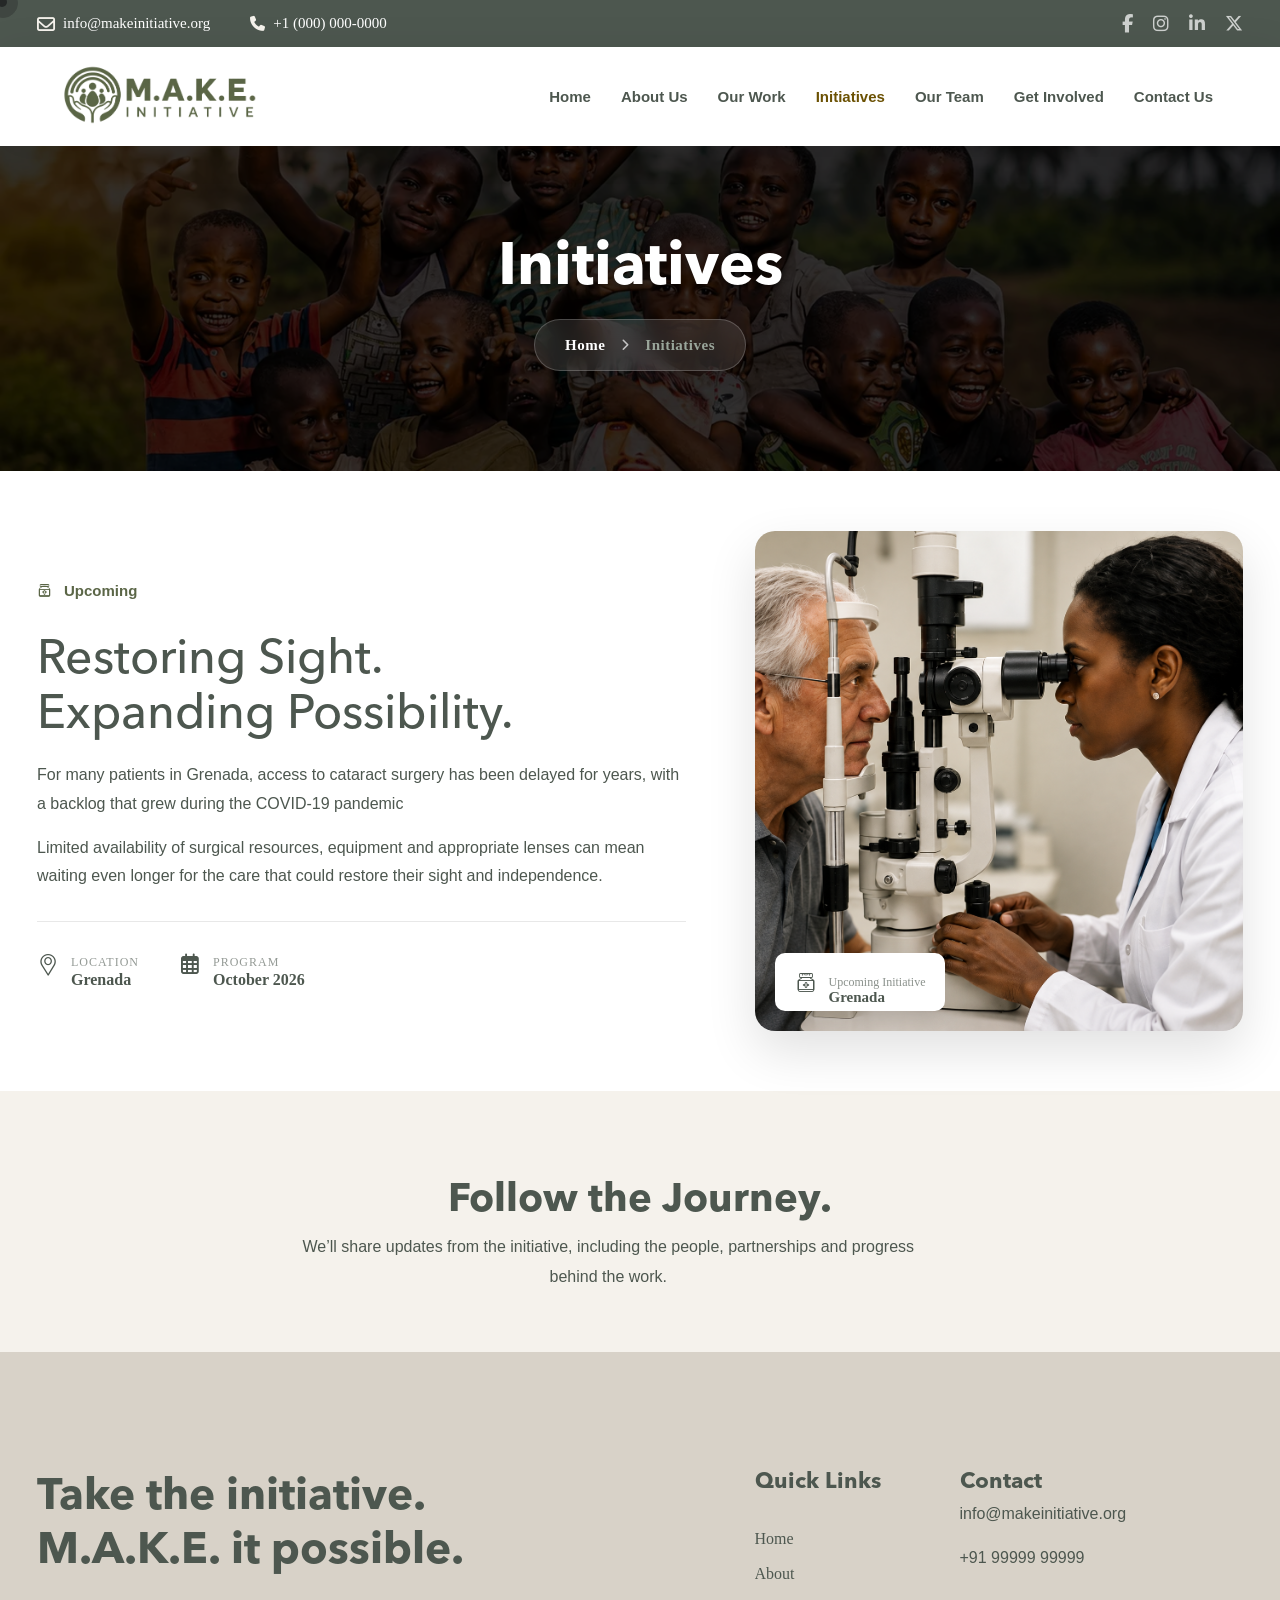
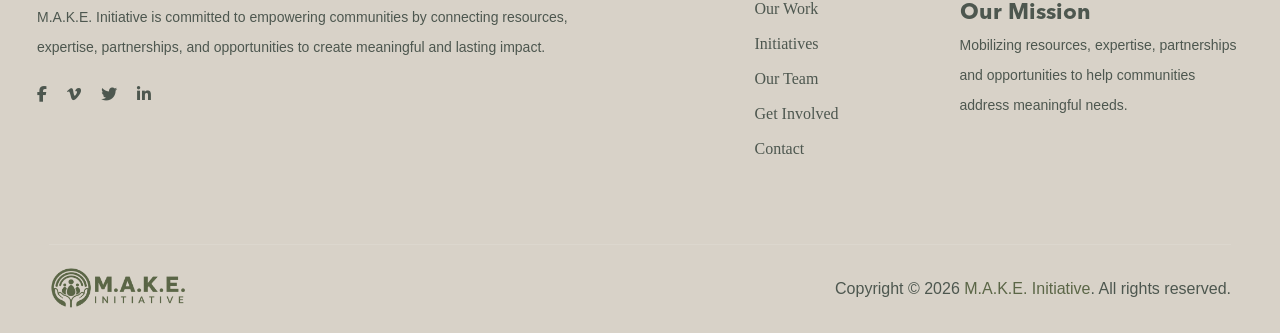
==== initiatives.html @ 319177ca "page correction" ====
<!DOCTYPE html>
<html lang="en">

<head>
    <!-- required meta -->
    <meta charset="UTF-8">
    <meta http-equiv="X-UA-Compatible" content="IE=edge">
    <meta name="viewport" content="width=device-width, initial-scale=1.0, maximum-scale=1.0, user-scalable=no">
    <!-- #favicon -->
    <link rel="shortcut icon" href="assets/images/favicon.ico" type="image/x-icon">
    <link rel="icon" href="assets/images/favicon.ico" type="image/x-icon">
    <!-- #title -->
    <title>M.A.K.E. Initiative | Mobilizing Access, Knowledge & Expertise</title>

    <!-- #keywords -->
    <meta name="keywords"
        content="M.A.K.E. Initiative, nonprofit, healthcare, community support, humanitarian initiatives, cataract mission, charitable organization, community development">

    <!-- #description -->
    <meta name="description"
        content="M.A.K.E. Initiative mobilizes access, knowledge, expertise and resources to create meaningful impact in underserved communities through healthcare, education, partnerships and community initiatives.">
    <!-- google fonts -->
    <link rel="preconnect" href="https://fonts.googleapis.com">
    <link rel="preconnect" href="https://fonts.gstatic.com" crossorigin>
    <link
        href="https://fonts.googleapis.com/css2?family=Caveat:wght@400..700&family=Nunito+Sans:ital,opsz,wght@0,6..12,200..1000;1,6..12,200..1000&family=Nunito:ital,wght@0,200..1000;1,200..1000&family=Outfit:wght@100..900&display=swap"
        rel="stylesheet">
    <!-- main css -->
    <link rel="stylesheet" href="assets/css/main.css">
    <!-- responsive css -->
    <link rel="stylesheet" href="assets/css/responsive.css">
    <!-- color themes -->
    <link rel="stylesheet" href="assets/css/default-theme.css" id="switch-color">
    <!-- want sticky header -->
    <link rel="stylesheet" href="assets/css/sticky-header.css">
    <!-- box layout css -->
    <link rel="stylesheet" href="assets/css/box-layout.css">
    <!-- dark mode css -->
    <link rel="stylesheet" href="assets/css/dark-mode.css">
    <!-- rtl css -->
    <link rel="stylesheet" href="assets/css/rtl.css">
</head>

<body>
    <!--[if lt IE 9]>
      <p class="browserupgrade">
         You are using an <strong>outdated</strong> browser. Please
         <a href="https://browsehappy.com/">upgrade your browser</a> to improve
         your experience and security.
      </p>
      <![endif]-->
    <div class="page-wrapper">
        <!-- ==== preloader start ==== -->
        <div class="preloader">
            <img src="assets/images/logo-icon.png" alt="">
            <p>MAKE INITIATIVE</p>
        </div>
        <!-- ==== / preloader end ==== -->
        <!-- ==== topbar start ==== -->
        <div class="topbar d-none d-lg-block">
            <div class="container">
                <div class="row align-items-center">

                    <div class="col-12 col-lg-6">
                        <div class="topbar__list-wrapper">
                            <ul class="topbar__list">
                                <li>
                                    <a href="mailto:info@makeinitiative.org">
                                        <i class="fa-regular fa-envelope"></i>
                                        info@makeinitiative.org
                                    </a>
                                </li>

                                <li>
                                    <a href="tel:+10000000000">
                                        <i class="fa-solid fa-phone"></i>
                                        +1 (000) 000-0000
                                    </a>
                                </li>
                            </ul>
                        </div>
                    </div>

                    <div class="col-12 col-lg-6">
                        <div class="topbar__items justify-content-end">
                            <div class="social">

                                <a href="#" target="_blank" aria-label="Share us on Facebook" title="Facebook">
                                    <i class="fa-brands fa-facebook-f"></i>
                                </a>

                                <a href="#" target="_blank" aria-label="Share us on Instagram" title="Instagram">
                                    <i class="fa-brands fa-instagram"></i>
                                </a>

                                <a href="#" target="_blank" aria-label="Share us on LinkedIn" title="LinkedIn">
                                    <i class="fa-brands fa-linkedin-in"></i>
                                </a>

                                <a href="#" target="_blank" aria-label="Share us on X" title="X">
                                    <i class="fa-brands fa-x-twitter"></i>
                                </a>

                            </div>
                        </div>
                    </div>
                </div>
            </div>
        </div>
        <!-- ==== / topbar end ==== -->
        <!-- ==== header start ==== -->
        <header class="header header-primary">
            <div class="container">
                <div class="row">
                    <div class="col-12">
                        <div class="main-header__menu-box">
                            <nav class="navbar p-0">
                                <div class="navbar-logo">
                                    <a href="index.html">
                                        <img src="assets/images/logo.webp" alt="Image">
                                    </a>
                                </div>
                                <div class="navbar__menu d-none d-xl-block">
                                    <ul class="navbar__list">
                                        <li class="navbar__item nav-fade">
                                            <a href="index.html">Home</a>
                                        </li>
                                        <li class="navbar__item nav-fade">
                                            <a href="about-us.html">About Us</a>
                                        </li>
                                        <li class="navbar__item nav-fade">
                                            <a href="our-work.html">Our Work</a>
                                        </li>
                                        <li class="navbar__item nav-fade">
                                            <a href="initiatives.html">Initiatives</a>
                                        </li>
                                        <li class="navbar__item nav-fade">
                                            <a href="our-team.html">Our Team</a>
                                        </li>
                                        <li class="navbar__item nav-fade">
                                            <a href="get-involved.html">Get Involved</a>
                                        </li>
                                        <li class="navbar__item nav-fade">
                                            <a href="contact-us.html">Contact Us</a>
                                        </li>
                                    </ul>
                                </div>
                                <div class="navbar__options">
                                    <!-- <div class="navbar__mobile-options ">
                                        <a href="#" class="btn--primary d-none d-md-flex">Donate Now <i class="icon-circle-arrow"></i></a>
                                    </div> -->
                                    <button class="open-offcanvas-nav d-flex d-xl-none" aria-label="toggle mobile menu"
                                        title="open offcanvas menu">
                                        <span class="icon-bar top-bar"></span>
                                        <span class="icon-bar middle-bar"></span>
                                        <span class="icon-bar bottom-bar"></span>
                                    </button>
                                </div>
                            </nav>
                        </div>
                    </div>
                </div>
            </div>
        </header>
        <!-- ==== / header end ==== -->
        <!-- ==== mobile menu start ==== -->
        <div class="mobile-menu d-block d-xl-none">
            <nav class="mobile-menu__wrapper">
                <div class="mobile-menu__header nav-fade">
                    <div class="logo">
                        <a href="index.html" aria-label="home page" title="logo">
                            <img src="assets/images/logo.webp" alt="Image">
                        </a>
                    </div>
                    <button aria-label="close mobile menu" class="close-mobile-menu">
                        <i class="fa-solid fa-xmark"></i>
                    </button>
                </div>
                <div class="mobile-menu__list"></div>
                <div class="mobile-menu__contact nav-fade">
                    <div class="contact-info">
                        <i class="fa-solid fa-phone"></i>
                        <a href="tel:+10000000000">+1 (000) 000-0000</a>
                    </div>
                    <div class="contact-info">
                        <i class="fa-regular fa-envelope"></i>
                        <a href="mailto:info@makeinitiative.org">info@makeinitiative.org</a>
                    </div>
                </div>
                <!-- <div class="mobile-menu__cta nav-fade d-block d-md-none">
                    <a href="#" class="btn--primary btn--primary-alt">Donate Now <i class="icon-circle-arrow"></i></a>
                </div> -->
                <div class="mobile-menu__social social nav-fade">
                    <a href="https://www.facebook.com/" target="_blank" aria-label="share us on facebook"
                        title="facebook">
                        <i class="fa-brands fa-facebook-f"></i>
                    </a>
                    <a href="https://vimeo.com/" target="_blank" aria-label="share us on vimeo" title="vimeo">
                        <i class="fa-brands fa-vimeo-v"></i>
                    </a>
                    <a href="https://x.com/" target="_blank" aria-label="share us on twitter" title="twitter">
                        <i class="fa-brands fa-twitter"></i>
                    </a>
                    <a href="https://www.linkedin.com/" target="_blank" aria-label="share us on linkedin"
                        title="linkedin">
                        <i class="fa-brands fa-linkedin-in"></i>
                    </a>
                </div>
            </nav>
        </div>
        <div class="mobile-menu__backdrop"></div>
        <!-- ==== / mobile menu end ==== -->

        <!-- ==== banner start ==== -->
        <section class="banner position-relative"
            style="padding-top: 150px; padding-bottom: 100px; background-image: url('assets/images/banner/banner-one-bg.webp'); background-size: cover; background-position: center; background-attachment: fixed;">
            <div class="overlay"
                style="position: absolute; top: 0; left: 0; width: 100%; height: 100%; background: rgba(0, 0, 0, 0.6); z-index: 1;">
            </div>
            <div class="container" style="position: relative; z-index: 2;">
                <div class="row justify-content-center">
                    <div class="col-12 text-center">
                        <div class="page-banner__content" style="text-align: center; position: relative; z-index: 2;">
                            <h1
                                style="color: #fff; text-shadow: 0 2px 4px rgba(0,0,0,0.3); font-weight: 700; margin-bottom: 0;">
                                Initiatives</h1>

                            <!-- Breadcrumb -->
                            <div class="breadcrumb-wrapper d-inline-flex align-items-center justify-content-center mt-4"
                                style="background: rgba(255, 255, 255, 0.1); backdrop-filter: blur(10px); -webkit-backdrop-filter: blur(10px); padding: 10px 30px; border-radius: 50px; border: 1px solid rgba(255,255,255,0.2); box-shadow: 0 8px 32px rgba(0,0,0,0.1);">
                                <a href="index.html"
                                    style="color: #fff; text-decoration: none; font-weight: 600; font-size: 15px; letter-spacing: 0.5px; transition: color 0.3s ease;"
                                    onmouseover="this.style.color='var(--primary-color, #e74c3c)'"
                                    onmouseout="this.style.color='#fff'">Home</a>
                                <span class="mx-3 text-white" style="font-size: 12px; opacity: 0.7;"><i
                                        class="fa-solid fa-chevron-right"></i></span>
                                <span
                                    style="color: var(--primary-color, #e74c3c); font-weight: 600; font-size: 15px; letter-spacing: 0.5px;">Initiatives</span>
                            </div>
                        </div>
                    </div>
                </div>
            </div>
        </section>
        <!-- ==== / banner end ==== -->

        <!-- ==== featured initiative intro start ==== -->
        <section class="initiative-intro">
            <div class="container">
                <div class="row align-items-center">
                    <!-- Content -->
                    <div class="col-12 col-lg-7">
                        <div class="initiative-intro__content" data-aos="fade-right" data-aos-duration="1000">
                            <span class="sub-title">
                                <i class="icon-health"></i>
                                Upcoming
                            </span>
                            <h2>
                                Restoring Sight.
                                <span>Expanding Possibility.</span>
                            </h2>
                            <p>
                                For many patients in Grenada, access to cataract surgery has been delayed for years,
                                with a backlog that grew during the COVID-19 pandemic
                            </p>
                            <p>
                                Limited availability of surgical resources, equipment and appropriate lenses can mean
                                waiting even longer for the care that could restore their sight and independence.
                            </p>
                            <div class="initiative-intro__meta">
                                <div class="initiative-meta-item">
                                    <i class="icon-location"></i>
                                    <div>
                                        <span>Location</span>
                                        <strong>Grenada</strong>
                                    </div>
                                </div>

                                <div class="initiative-meta-item">
                                    <i class="icon-calendar"></i>
                                    <div>
                                        <span>Program</span>
                                        <strong>October 2026</strong>
                                    </div>
                                </div>
                            </div>
                        </div>
                    </div>
                    <!-- Image -->
                    <div class="col-12 col-lg-5">
                        <div class="initiative-intro__thumb" data-aos="fade-left" data-aos-duration="1000">
                            <img src="assets/images/cause/grenada-cataract-mission.png" alt="Grenada Cataract Mission">
                            <div class="initiative-intro__badge">
                                <i class="icon-health"></i>
                                <div>
                                    <span>Upcoming Initiative</span>
                                    <strong>Grenada</strong>
                                </div>
                            </div>
                        </div>
                    </div>
                </div>
            </div>
        </section>
        <!-- ==== / featured initiative intro end ==== -->

        <!-- ==== follow the journey section start ==== -->
        <section class="follow-journey">
            <div class="container">
                <div class="row justify-content-center">
                    <div class="col-12 col-md-9 col-xl-7">
                        <div class="section__content text-center" data-aos="fade-up" data-aos-duration="1000">
                            <h2>
                                Follow the <span>Journey.</span>
                            </h2>
                            <p>
                                We’ll share updates from the initiative, including the
                                people, partnerships and progress behind the work.
                            </p>
                        </div>
                    </div>
                </div>
            </div>
        </section>
        <!-- ==== / follow the journey section end ==== -->

        <!-- ==== footer start ==== -->
        <footer class="footer">
            <div class="footer__inner">
                <div class="container">
                    <!-- Footer Intro -->
                    <div class="row">
                        <div class="col-12">

                        </div>
                    </div>

                    <!-- Footer Main -->
                    <div class="row gutter-60">
                        <!-- Quick Links -->
                        <div class="col-12 col-md-6 col-xl-6">
                            <div class="footer__list">
                                <!-- Mission -->
                                <div class="footer__list-group">
                                    <div class="footer__intro">
                                        <div class="row align-items-center justify-content-center gutter-30">
                                            <div class="col-12">
                                                <div class="footer__content">
                                                    <h3 class="">
                                                        Take the initiative.
                                                        <span>M.A.K.E. it possible.</span>
                                                    </h3>
                                                </div>
                                            </div>
                                        </div>
                                    </div>
                                    <div class="content">
                                        <p>
                                            M.A.K.E. Initiative is committed to empowering communities by connecting
                                            resources, expertise, partnerships, and opportunities to create meaningful
                                            and lasting impact.
                                        </p>
                                        <div class="social mt-4">
                                            <a href="https://www.facebook.com/" target="_blank"
                                                aria-label="share us on facebook" title="facebook">
                                                <i class="fa-brands fa-facebook-f"></i>
                                            </a>
                                            <a href="https://vimeo.com/" target="_blank" aria-label="share us on vimeo"
                                                title="vimeo">
                                                <i class="fa-brands fa-vimeo-v"></i>
                                            </a>
                                            <a href="https://x.com/" target="_blank" aria-label="share us on twitter"
                                                title="twitter">
                                                <i class="fa-brands fa-twitter"></i>
                                            </a>
                                            <a href="https://www.linkedin.com/" target="_blank"
                                                aria-label="share us on linkedin" title="linkedin">
                                                <i class="fa-brands fa-linkedin-in"></i>
                                            </a>
                                        </div>
                                    </div>
                                </div>
                            </div>
                        </div>

                        <div class="col-12 col-md-6 col-xl-2 offset-xl-1">
                            <div class="footer__list">
                                <div class="footer__list-intro">
                                    <h5 class="">
                                        Quick Links
                                    </h5>
                                </div>
                                <div class="footer__list-items">
                                    <ul>
                                        <li>
                                            <a href="index.html">
                                                <i class="fa-solid fa-angles-right"></i>
                                                Home
                                            </a>
                                        </li>
                                        <li>
                                            <a href="about-us.html">
                                                <i class="fa-solid fa-angles-right"></i>
                                                About
                                            </a>
                                        </li>
                                        <li>
                                            <a href="our-work.html">
                                                <i class="fa-solid fa-angles-right"></i>
                                                Our Work
                                            </a>
                                        </li>
                                        <li>
                                            <a href="initiatives.html">
                                                <i class="fa-solid fa-angles-right"></i>
                                                Initiatives
                                            </a>
                                        </li>
                                        <li>
                                            <a href="our-team.html">
                                                <i class="fa-solid fa-angles-right"></i>
                                                Our Team
                                            </a>
                                        </li>
                                        <li>
                                            <a href="get-involved.html">
                                                <i class="fa-solid fa-angles-right"></i>
                                                Get Involved
                                            </a>
                                        </li>
                                        <li>
                                            <a href="contact-us.html">
                                                <i class="fa-solid fa-angles-right"></i>
                                                Contact
                                            </a>
                                        </li>
                                    </ul>
                                </div>
                            </div>
                        </div>

                        <!-- Contact -->
                        <div class="col-12 col-md-6 col-xl-3">
                            <div class="footer__list">
                                <!-- Contact -->
                                <div class="footer__list-group">
                                    <div class="footer__list-intro">
                                        <h5 class="">
                                            Contact
                                        </h5>
                                    </div>
                                    <div class="content">
                                        <p>
                                            <a href="mailto:info@makeinitiative.org">
                                                info@makeinitiative.org
                                            </a>
                                        </p>
                                        <p>
                                            <a href="tel:+1XXXXXXXXXX">
                                                +91 99999 99999
                                            </a>
                                        </p>
                                    </div>
                                </div>

                                <!-- Mission -->
                                <div class="footer__list-group">
                                    <div class="footer__list-intro">
                                        <h5 class="">
                                            Our Mission
                                        </h5>
                                    </div>
                                    <div class="content">
                                        <p>
                                            Mobilizing resources, expertise,
                                            partnerships and opportunities to
                                            help communities address meaningful
                                            needs.
                                        </p>
                                    </div>
                                </div>
                            </div>
                        </div>
                    </div>

                    <!-- Copyright -->
                    <div class="footer__copyright">
                        <div class="container">
                            <div class="row">
                                <div class="col-12">
                                    <div class="footer__copyright-inner">
                                        <div class="row align-items-center gutter-24">
                                            <!-- Logo -->
                                            <div class="col-12 col-lg-6">
                                                <div class="footer__copyright-logo text-center text-xl-start">
                                                    <a href="index.html">
                                                        <img src="assets/images/logo.webp" alt="M.A.K.E. Initiative">
                                                    </a>
                                                </div>
                                            </div>

                                            <!-- Copyright Text -->
                                            <div class="col-12 col-lg-6">
                                                <div class="footer__bottom-right text-lg-end text-center">
                                                    <p>
                                                        Copyright &copy;
                                                        <span id="copyrightYear"></span>
                                                        <a href="index.html">
                                                            M.A.K.E. Initiative
                                                        </a>.
                                                        All rights reserved.
                                                    </p>
                                                </div>
                                            </div>

                                            <!-- Legal -->
                                            <!-- <div class="col-12 col-xl-3">
                                                <div class="footer__bottom-left">
                                                    <ul
                                                        class="footer__bottom-list justify-content-center justify-content-xl-end">
                                                        <li>
                                                            <a href="terms-conditions.html">
                                                                Terms & Conditions
                                                            </a>
                                                        </li>
                                                        <li>
                                                            <a href="privacy-policy.html">
                                                                Privacy Policy
                                                            </a>
                                                        </li>
                                                    </ul>
                                                </div>
                                            </div> -->
                                        </div>
                                    </div>
                                </div>
                            </div>
                        </div>
                    </div>
                </div>
            </div>
        </footer>
        <!-- ==== / footer end ==== -->
        <!-- ==== custom cursor start ==== -->
        <div class="mouseCursor cursor-outer"></div>
        <div class="mouseCursor cursor-inner"></div>
        <!-- ==== / custom cursor end ==== -->
        <!-- ==== scroll to top start ==== -->
        <button class="progress-wrap" aria-label="scroll indicator" title="back to top">
            <span></span>
            <svg class="progress-circle svg-content" width="100%" height="100%" viewBox="-1 -1 102 102">
                <path d="M50,1 a49,49 0 0,1 0,98 a49,49 0 0,1 0,-98" />
            </svg>
        </button>
        <!-- ==== / scroll to top end ==== -->
    </div>
    <!-- ==== js dependencies start ==== -->
    <!-- jquery -->
    <script src="assets/js/jquery-3.7.1.min.js"></script>
    <!-- bootstrap five js -->
    <script src="assets/js/bootstrap.bundle.min.js"></script>
    <!-- nice select js -->
    <script src="assets/js/jquery.nice-select.min.js"></script>
    <!-- magnific popup js -->
    <script src="assets/js/jquery.magnific-popup.min.js"></script>
    <!-- swiper slider js -->
    <script src="assets/js/swiper-bundle.min.js"></script>
    <!-- viewport js -->
    <script src="assets/js/viewport.jquery.js"></script>
    <!-- odometer js -->
    <script src="assets/js/odometer.min.js"></script>
    <!-- vanilla tilt js -->
    <script src="assets/js/vanilla-tilt.min.js"></script>
    <!-- aos js -->
    <script src="assets/js/aos.js"></script>

    <!-- splittext js -->
    <script src="assets/js/SplitText.min.js"></script>
    <!-- scrollto js -->
    <script src="assets/js/ScrollToPlugin.min.js"></script>
    <!-- scrolltrigger js -->
    <script src="assets/js/ScrollTrigger.min.js"></script>
    <!-- gsap js -->
    <script src="assets/js/gsap.min.js"></script>
    <!-- ==== / js dependencies end ==== -->
    <!-- template settings js -->
    <script src="assets/js/template-settings.js"></script>
    <!-- main js -->
    <script src="assets/js/custom.js"></script>
</body>

</html>
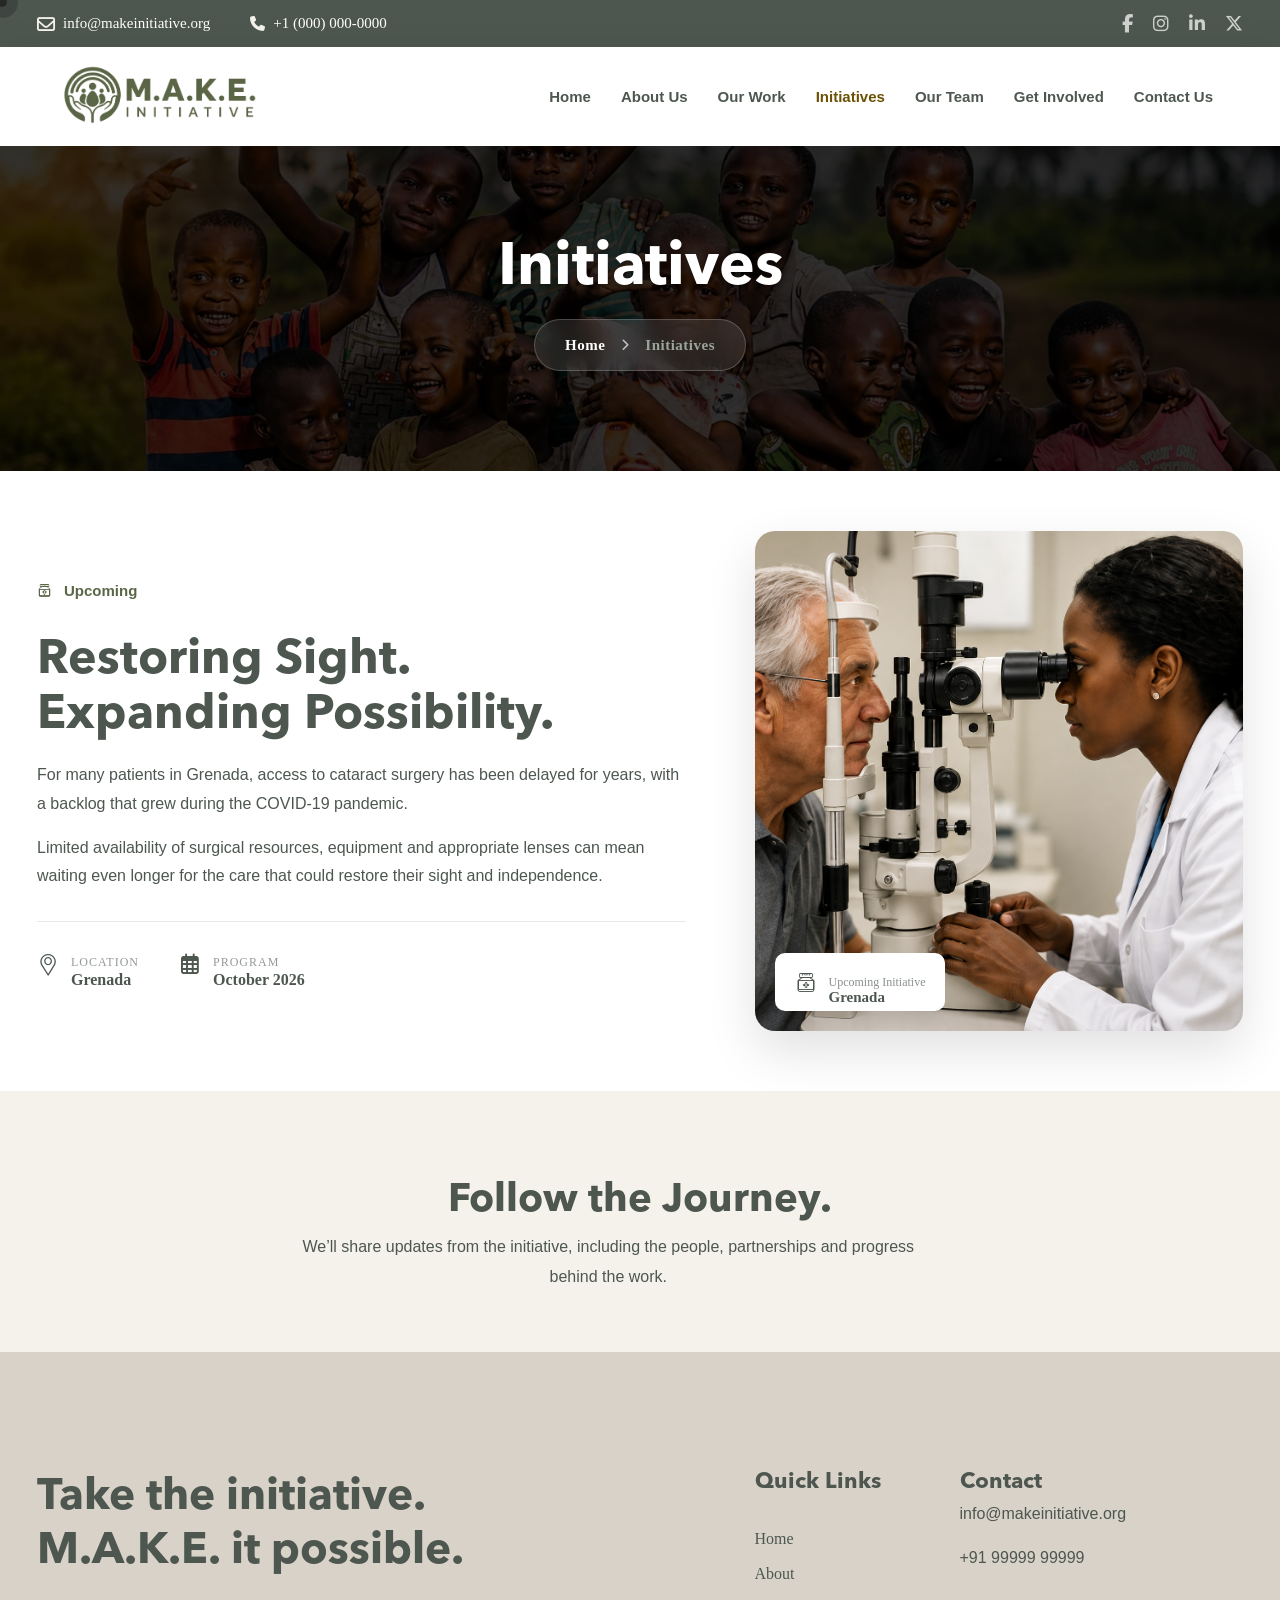
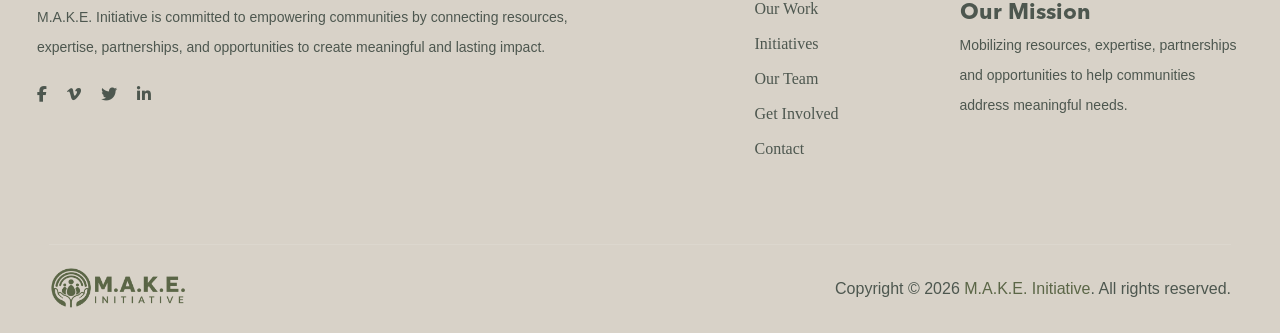
==== commit a7664a09: "page correction" ====
--- a/initiatives.html
+++ b/initiatives.html
@@ -255,13 +255,13 @@
                                 <i class="icon-health"></i>
                                 Upcoming
                             </span>
-                            <h2>
+                            <h2 class="fw-bold">
                                 Restoring Sight.
                                 <span>Expanding Possibility.</span>
                             </h2>
                             <p>
                                 For many patients in Grenada, access to cataract surgery has been delayed for years,
-                                with a backlog that grew during the COVID-19 pandemic
+                                with a backlog that grew during the COVID-19 pandemic.
                             </p>
                             <p>
                                 Limited availability of surgical resources, equipment and appropriate lenses can mean
--- a/assets/css/main.css
+++ b/assets/css/main.css
@@ -10106,8 +10106,12 @@
     transform: translateX(-20px);
     -webkit-transition: all 1000ms ease;
     transition: all 1000ms ease; */
-}
-
+    display: -webkit-box;
+    -webkit-box-orient: vertical;
+    -webkit-line-clamp: 13;
+    line-clamp: 13;
+    overflow: hidden;
+}
 .testimonial-two__slider {
     max-height: 500px;
 }
@@ -15054,6 +15058,22 @@
 }
 
 @media only screen and (max-width: 991.98px) {
+    .cause .thumb img {
+        object-position: top;
+    }
+
+    .testimonial-two .testimonial-two__single-content h5 {
+        display: -webkit-box;
+        -webkit-box-orient: vertical;
+        -webkit-line-clamp: 7;
+        line-clamp: 7;
+        overflow: hidden;
+    }
+
+    .testimonial-two .testimonial-two__content {
+        padding: 50px 20px;
+    }
+
     .soon {
         padding: 100px 0px;
     }
